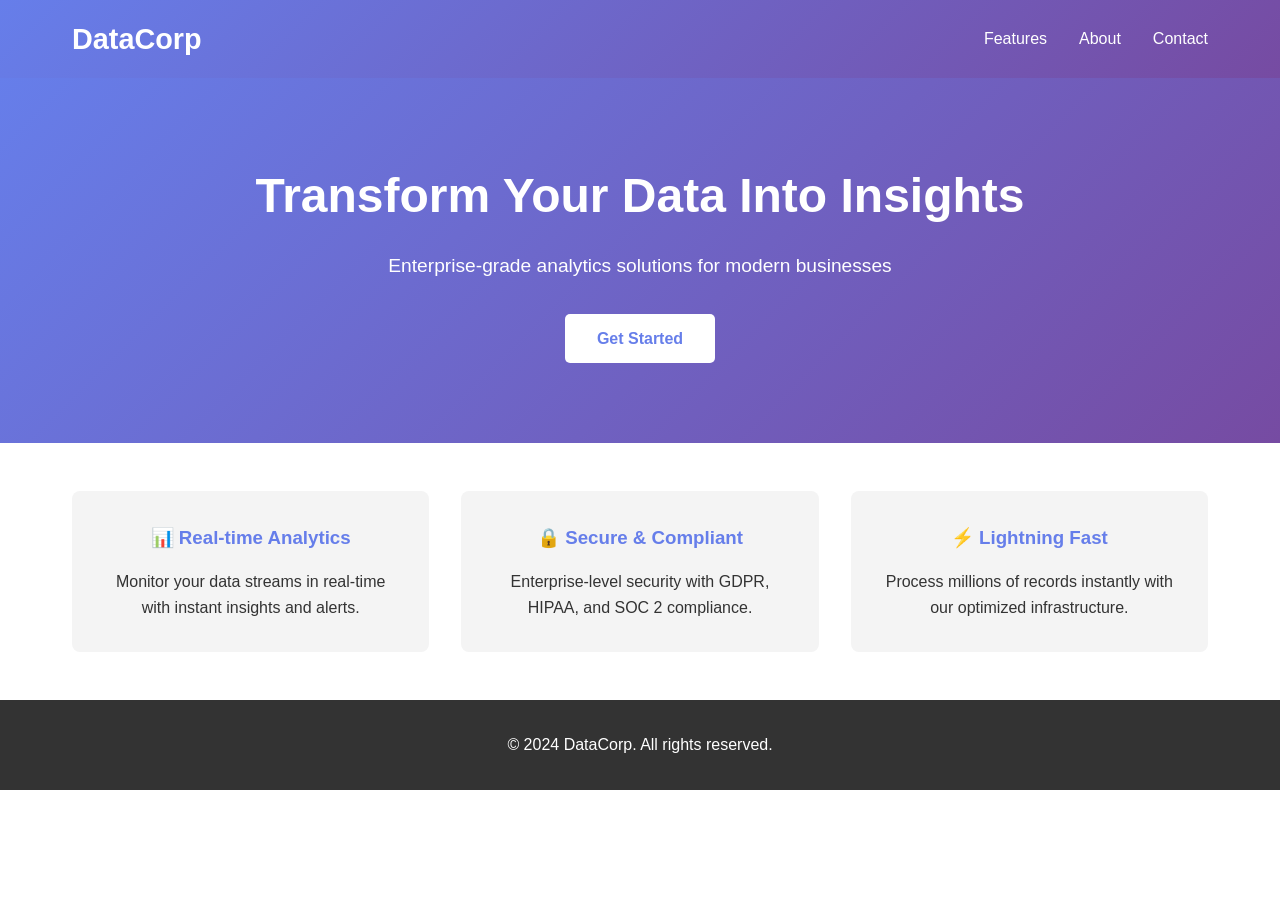
==== index.html @ 3aca3da5 "Add files via upload" ====
<!DOCTYPE html>
<html lang="en">
<head>
    <meta charset="UTF-8">
    <meta name="viewport" content="width=device-width, initial-scale=1.0">
    <title>DataCorp - Advanced Data Solutions</title>
    <style>
        * {
            margin: 0;
            padding: 0;
            box-sizing: border-box;
        }
        body {
            font-family: 'Segoe UI', Tahoma, Geneva, Verdana, sans-serif;
            line-height: 1.6;
            color: #333;
        }
        header {
            background: linear-gradient(135deg, #667eea 0%, #764ba2 100%);
            color: white;
            padding: 1rem 0;
            position: sticky;
            top: 0;
            z-index: 100;
        }
        nav {
            display: flex;
            justify-content: space-between;
            align-items: center;
            max-width: 1200px;
            margin: 0 auto;
            padding: 0 2rem;
        }
        nav h1 {
            font-size: 1.8rem;
        }
        nav ul {
            display: flex;
            list-style: none;
            gap: 2rem;
        }
        nav a {
            color: white;
            text-decoration: none;
            transition: opacity 0.3s;
        }
        nav a:hover {
            opacity: 0.8;
        }
        .hero {
            background: linear-gradient(135deg, #667eea 0%, #764ba2 100%);
            color: white;
            padding: 5rem 2rem;
            text-align: center;
        }
        .hero h2 {
            font-size: 3rem;
            margin-bottom: 1rem;
        }
        .hero p {
            font-size: 1.2rem;
            margin-bottom: 2rem;
        }
        .btn {
            display: inline-block;
            background: white;
            color: #667eea;
            padding: 0.75rem 2rem;
            border-radius: 5px;
            text-decoration: none;
            font-weight: bold;
            transition: transform 0.3s;
        }
        .btn:hover {
            transform: scale(1.05);
        }
        .features {
            max-width: 1200px;
            margin: 3rem auto;
            padding: 0 2rem;
            display: grid;
            grid-template-columns: repeat(auto-fit, minmax(250px, 1fr));
            gap: 2rem;
        }
        .feature {
            padding: 2rem;
            background: #f4f4f4;
            border-radius: 8px;
            text-align: center;
        }
        .feature h3 {
            margin-bottom: 1rem;
            color: #667eea;
        }
        footer {
            background: #333;
            color: white;
            text-align: center;
            padding: 2rem;
            margin-top: 3rem;
        }
    </style>
</head>
<body>
    <header>
        <nav>
            <h1>DataCorp</h1>
            <ul>
                <li><a href="#features">Features</a></li>
                <li><a href="#about">About</a></li>
                <li><a href="#contact">Contact</a></li>
            </ul>
        </nav>
    </header>

    <section class="hero">
        <h2>Transform Your Data Into Insights</h2>
        <p>Enterprise-grade analytics solutions for modern businesses</p>
        <a href="#" class="btn">Get Started</a>
    </section>

    <section id="features" class="features">
        <div class="feature">
            <h3>📊 Real-time Analytics</h3>
            <p>Monitor your data streams in real-time with instant insights and alerts.</p>
        </div>
        <div class="feature">
            <h3>🔒 Secure & Compliant</h3>
            <p>Enterprise-level security with GDPR, HIPAA, and SOC 2 compliance.</p>
        </div>
        <div class="feature">
            <h3>⚡ Lightning Fast</h3>
            <p>Process millions of records instantly with our optimized infrastructure.</p>
        </div>
    </section>

    <footer id="contact">
        <p>&copy; 2024 DataCorp. All rights reserved.</p>
    </footer>
</body>
</html>
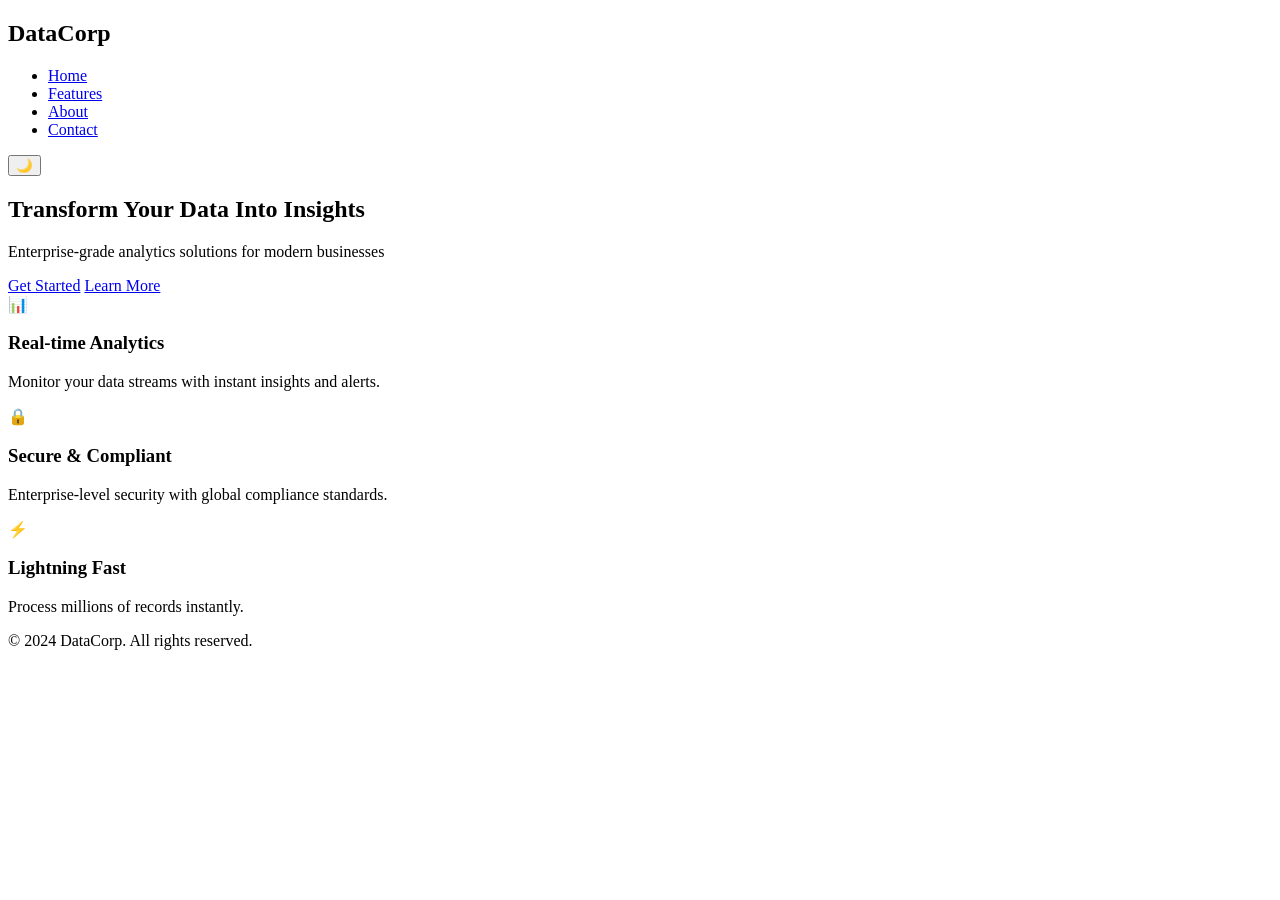
==== commit f2a449ae: "Update index.html" ====
--- a/index.html
+++ b/index.html
@@ -4,138 +4,70 @@
     <meta charset="UTF-8">
     <meta name="viewport" content="width=device-width, initial-scale=1.0">
     <title>DataCorp - Advanced Data Solutions</title>
-    <style>
-        * {
-            margin: 0;
-            padding: 0;
-            box-sizing: border-box;
-        }
-        body {
-            font-family: 'Segoe UI', Tahoma, Geneva, Verdana, sans-serif;
-            line-height: 1.6;
-            color: #333;
-        }
-        header {
-            background: linear-gradient(135deg, #667eea 0%, #764ba2 100%);
-            color: white;
-            padding: 1rem 0;
-            position: sticky;
-            top: 0;
-            z-index: 100;
-        }
-        nav {
-            display: flex;
-            justify-content: space-between;
-            align-items: center;
-            max-width: 1200px;
-            margin: 0 auto;
-            padding: 0 2rem;
-        }
-        nav h1 {
-            font-size: 1.8rem;
-        }
-        nav ul {
-            display: flex;
-            list-style: none;
-            gap: 2rem;
-        }
-        nav a {
-            color: white;
-            text-decoration: none;
-            transition: opacity 0.3s;
-        }
-        nav a:hover {
-            opacity: 0.8;
-        }
-        .hero {
-            background: linear-gradient(135deg, #667eea 0%, #764ba2 100%);
-            color: white;
-            padding: 5rem 2rem;
-            text-align: center;
-        }
-        .hero h2 {
-            font-size: 3rem;
-            margin-bottom: 1rem;
-        }
-        .hero p {
-            font-size: 1.2rem;
-            margin-bottom: 2rem;
-        }
-        .btn {
-            display: inline-block;
-            background: white;
-            color: #667eea;
-            padding: 0.75rem 2rem;
-            border-radius: 5px;
-            text-decoration: none;
-            font-weight: bold;
-            transition: transform 0.3s;
-        }
-        .btn:hover {
-            transform: scale(1.05);
-        }
-        .features {
-            max-width: 1200px;
-            margin: 3rem auto;
-            padding: 0 2rem;
-            display: grid;
-            grid-template-columns: repeat(auto-fit, minmax(250px, 1fr));
-            gap: 2rem;
-        }
-        .feature {
-            padding: 2rem;
-            background: #f4f4f4;
-            border-radius: 8px;
-            text-align: center;
-        }
-        .feature h3 {
-            margin-bottom: 1rem;
-            color: #667eea;
-        }
-        footer {
-            background: #333;
-            color: white;
-            text-align: center;
-            padding: 2rem;
-            margin-top: 3rem;
-        }
-    </style>
+
+    <!-- External CSS -->
+    <link rel="stylesheet" href="style.css">
 </head>
+
 <body>
-    <header>
-        <nav>
-            <h1>DataCorp</h1>
-            <ul>
-                <li><a href="#features">Features</a></li>
-                <li><a href="#about">About</a></li>
-                <li><a href="#contact">Contact</a></li>
-            </ul>
-        </nav>
-    </header>
 
-    <section class="hero">
-        <h2>Transform Your Data Into Insights</h2>
-        <p>Enterprise-grade analytics solutions for modern businesses</p>
-        <a href="#" class="btn">Get Started</a>
-    </section>
+<header>
+    <nav>
+        <h1>DataCorp</h1>
 
-    <section id="features" class="features">
-        <div class="feature">
-            <h3>📊 Real-time Analytics</h3>
-            <p>Monitor your data streams in real-time with instant insights and alerts.</p>
+        <ul>
+            <li><a href="index.html">Home</a></li>
+            <li><a href="features.html">Features</a></li>
+            <li><a href="about.html">About</a></li>
+            <li><a href="contact.html">Contact</a></li>
+        </ul>
+
+        <button onclick="toggleDarkMode()">🌙</button>
+    </nav>
+</header>
+
+<!-- HERO -->
+<section class="hero">
+    <h2>Transform Your Data Into Insights</h2>
+    <p>Enterprise-grade analytics solutions for modern businesses</p>
+
+    <div class="hero-buttons">
+        <a href="contact.html" class="btn">Get Started</a>
+        <a href="features.html" class="btn-secondary">Learn More</a>
+    </div>
+</section>
+
+<!-- FEATURES PREVIEW -->
+<section class="container">
+    <div class="features-grid">
+
+        <div class="feature-card">
+            <div class="feature-icon">📊</div>
+            <h3>Real-time Analytics</h3>
+            <p>Monitor your data streams with instant insights and alerts.</p>
         </div>
-        <div class="feature">
-            <h3>🔒 Secure & Compliant</h3>
-            <p>Enterprise-level security with GDPR, HIPAA, and SOC 2 compliance.</p>
+
+        <div class="feature-card">
+            <div class="feature-icon">🔒</div>
+            <h3>Secure & Compliant</h3>
+            <p>Enterprise-level security with global compliance standards.</p>
         </div>
-        <div class="feature">
-            <h3>⚡ Lightning Fast</h3>
-            <p>Process millions of records instantly with our optimized infrastructure.</p>
+
+        <div class="feature-card">
+            <div class="feature-icon">⚡</div>
+            <h3>Lightning Fast</h3>
+            <p>Process millions of records instantly.</p>
         </div>
-    </section>
 
-    <footer id="contact">
-        <p>&copy; 2024 DataCorp. All rights reserved.</p>
-    </footer>
+    </div>
+</section>
+
+<footer>
+    <p>&copy; 2024 DataCorp. All rights reserved.</p>
+</footer>
+
+<!-- External JS -->
+<script src="script.js"></script>
+
 </body>
-</html>+</html>
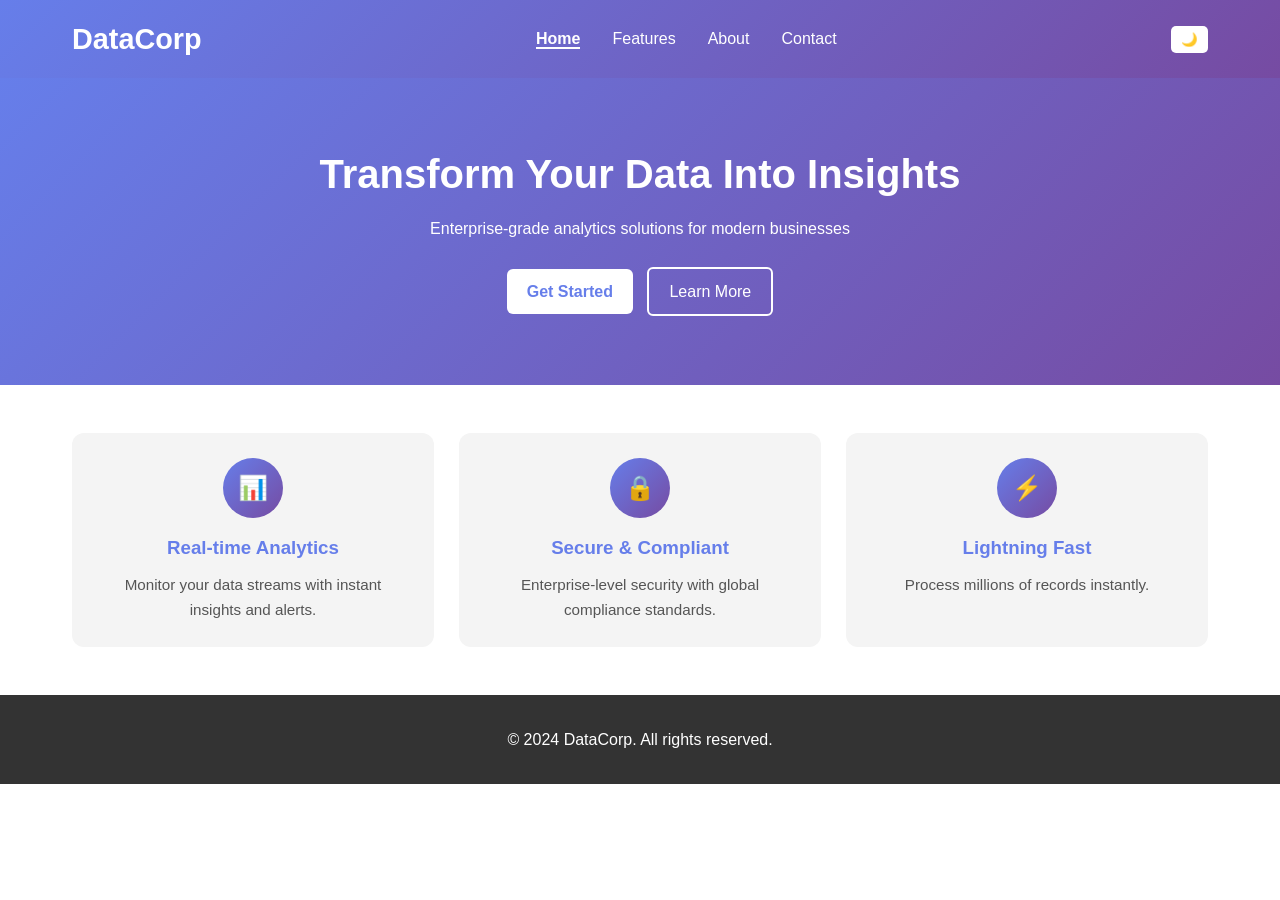
==== commit 3cd4563f: "Update index.html" ====
--- a/index.html
+++ b/index.html
@@ -4,7 +4,8 @@
     <meta charset="UTF-8">
     <meta name="viewport" content="width=device-width, initial-scale=1.0">
     <title>DataCorp - Advanced Data Solutions</title>
-
+    <!-- SEO Meta -->
+    <meta name="description" content="DataCorp provides advanced data solutions, analytics, and enterprise data modeling services for modern businesses.">
     <!-- External CSS -->
     <link rel="stylesheet" href="style.css">
 </head>
--- a/style.css
+++ b/style.css
@@ -0,0 +1,277 @@
+/* RESET */
+* {
+    margin: 0;
+    padding: 0;
+    box-sizing: border-box;
+}
+
+/* BODY */
+body {
+    font-family: 'Segoe UI', Tahoma, Geneva, Verdana, sans-serif;
+    color: #333;
+    line-height: 1.6;
+    background: #fff;
+    transition: background 0.3s, color 0.3s;
+}
+
+/* DARK MODE */
+body.dark {
+    background: #121212;
+    color: #eee;
+}
+
+/* HEADER */
+header {
+    background: linear-gradient(135deg, #667eea, #764ba2);
+    color: white;
+    padding: 1rem 0;
+    position: sticky;
+    top: 0;
+    z-index: 100;
+}
+
+nav {
+    display: flex;
+    justify-content: space-between;
+    align-items: center;
+    max-width: 1200px;
+    margin: auto;
+    padding: 0 2rem;
+}
+
+nav h1 {
+    font-size: 1.8rem;
+}
+
+/* NAV LINKS */
+nav ul {
+    display: flex;
+    list-style: none;
+    gap: 2rem;
+}
+
+nav a {
+    color: white;
+    text-decoration: none;
+    position: relative;
+}
+
+/* underline animation */
+nav a::after {
+    content: "";
+    position: absolute;
+    width: 0%;
+    height: 2px;
+    background: white;
+    left: 0;
+    bottom: -5px;
+    transition: 0.3s;
+}
+
+nav a:hover::after {
+    width: 100%;
+}
+
+/* DARK MODE BUTTON */
+nav button {
+    background: white;
+    border: none;
+    padding: 6px 10px;
+    border-radius: 5px;
+    cursor: pointer;
+}
+
+/* HERO */
+.hero {
+    background: linear-gradient(135deg, #667eea, #764ba2);
+    color: white;
+    text-align: center;
+    padding: 4rem 2rem;
+}
+
+.hero h2 {
+    font-size: 2.5rem;
+    margin-bottom: 10px;
+}
+
+/* HERO BUTTONS */
+.hero-buttons {
+    margin-top: 20px;
+}
+
+/* PRIMARY BUTTON */
+.btn {
+    display: inline-block;
+    background: white;
+    color: #667eea;
+    padding: 10px 20px;
+    border-radius: 6px;
+    text-decoration: none;
+    margin: 5px;
+    font-weight: bold;
+    transition: 0.3s;
+}
+
+.btn:hover {
+    transform: scale(1.05);
+}
+
+/* SECONDARY BUTTON */
+.btn-secondary {
+    display: inline-block;
+    border: 2px solid white;
+    color: white;
+    padding: 10px 20px;
+    border-radius: 6px;
+    text-decoration: none;
+    margin: 5px;
+    transition: 0.3s;
+}
+
+.btn-secondary:hover {
+    background: white;
+    color: #667eea;
+}
+
+/* CONTAINER */
+.container {
+    max-width: 1200px;
+    margin: 3rem auto;
+    padding: 0 2rem;
+}
+
+/* SECTION */
+.section {
+    background: #f4f4f4;
+    padding: 2rem;
+    border-radius: 10px;
+    margin-bottom: 2rem;
+    transition: transform 0.3s;
+}
+
+.section:hover {
+    transform: translateY(-5px);
+}
+
+.section h3 {
+    color: #667eea;
+    margin-bottom: 10px;
+}
+
+/* FEATURES GRID */
+.features-grid {
+    display: grid;
+    grid-template-columns: repeat(auto-fit, minmax(280px, 1fr));
+    gap: 25px;
+}
+
+/* FEATURE CARD */
+.feature-card {
+    background: #f4f4f4;
+    border-radius: 12px;
+    padding: 25px;
+    text-align: center;
+    transition: transform 0.3s, box-shadow 0.3s;
+}
+
+.feature-card:hover {
+    transform: translateY(-6px);
+    box-shadow: 0 8px 25px rgba(0,0,0,0.15);
+}
+
+.feature-card h3 {
+    color: #667eea;
+    margin-bottom: 10px;
+}
+
+.feature-card p {
+    color: #555;
+    font-size: 0.95rem;
+}
+
+/* ICON */
+.feature-icon {
+    width: 60px;
+    height: 60px;
+    margin: 0 auto 15px;
+    background: linear-gradient(135deg, #667eea, #764ba2);
+    border-radius: 50%;
+    display: flex;
+    align-items: center;
+    justify-content: center;
+    color: white;
+    font-size: 1.5rem;
+}
+
+/* FORM */
+form input,
+form textarea {
+    width: 100%;
+    padding: 12px;
+    margin-bottom: 15px;
+    border: none;
+    border-radius: 5px;
+    outline: none;
+}
+
+/* BUTTON (FORM) */
+button {
+    background: #667eea;
+    color: white;
+    padding: 12px;
+    border: none;
+    border-radius: 5px;
+    cursor: pointer;
+    transition: 0.3s;
+}
+
+button:hover {
+    transform: scale(1.03);
+}
+
+/* FOOTER */
+footer {
+    background: #333;
+    color: white;
+    text-align: center;
+    padding: 2rem;
+    margin-top: 3rem;
+}
+
+/* ANIMATIONS */
+.section, .feature-card {
+    opacity: 0;
+    transform: translateY(30px);
+    transition: all 0.6s ease;
+}
+
+.section.show, .feature-card.show {
+    opacity: 1;
+    transform: translateY(0);
+}
+
+/* DARK MODE OVERRIDES */
+body.dark .section,
+body.dark .feature-card {
+    background: #1e1e1e;
+}
+
+body.dark .feature-card p {
+    color: #ccc;
+}
+
+body.dark nav button {
+    background: #333;
+    color: white;
+}
+
+/* RESPONSIVE */
+@media (max-width: 768px) {
+    .hero h2 {
+        font-size: 1.8rem;
+    }
+
+    nav ul {
+        gap: 1rem;
+    }
+}
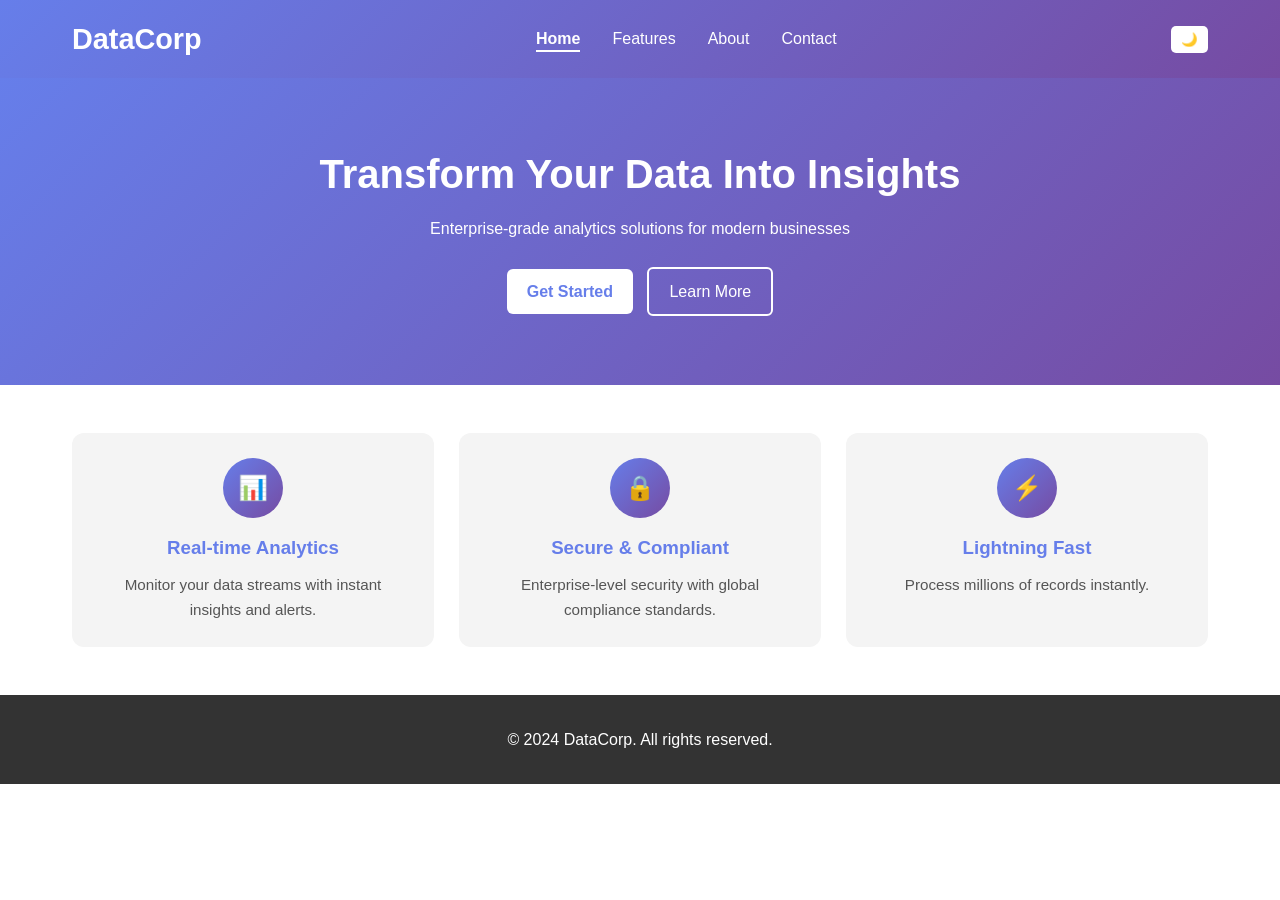
==== commit 5d99d2b4: "Update index.html" ====
--- a/index.html
+++ b/index.html
@@ -4,9 +4,28 @@
     <meta charset="UTF-8">
     <meta name="viewport" content="width=device-width, initial-scale=1.0">
     <title>DataCorp - Advanced Data Solutions</title>
+
     <!-- SEO Meta -->
     <meta name="description" content="DataCorp provides advanced data solutions, analytics, and enterprise data modeling services for modern businesses.">
-    <!-- External CSS -->
+
+    <!-- DARK MODE INIT (NO FLICKER + CONSISTENT) -->
+    <script>
+        try {
+            const savedTheme = localStorage.getItem("darkMode");
+
+            if (savedTheme === "true") {
+                document.documentElement.classList.add("dark");
+            } else if (savedTheme === null) {
+                if (window.matchMedia("(prefers-color-scheme: dark)").matches) {
+                    document.documentElement.classList.add("dark");
+                }
+            }
+        } catch (e) {
+            console.warn("Dark mode init failed:", e);
+        }
+    </script>
+
+    <!-- CSS -->
     <link rel="stylesheet" href="style.css">
 </head>
 
@@ -17,13 +36,14 @@
         <h1>DataCorp</h1>
 
         <ul>
-            <li><a href="index.html">Home</a></li>
+            <li><a href="index.html" class="active">Home</a></li>
             <li><a href="features.html">Features</a></li>
             <li><a href="about.html">About</a></li>
             <li><a href="contact.html">Contact</a></li>
         </ul>
 
-        <button onclick="toggleDarkMode()">🌙</button>
+        <!-- Added type for consistency -->
+        <button type="button" onclick="toggleDarkMode()">🌙</button>
     </nav>
 </header>
 
@@ -67,7 +87,7 @@
     <p>&copy; 2024 DataCorp. All rights reserved.</p>
 </footer>
 
-<!-- External JS -->
+<!-- GLOBAL SCRIPT -->
 <script src="script.js"></script>
 
 </body>
--- a/style.css
+++ b/style.css
@@ -14,8 +14,8 @@
     transition: background 0.3s, color 0.3s;
 }
 
-/* DARK MODE */
-body.dark {
+/* DARK MODE (UPDATED) */
+.dark body {
     background: #121212;
     color: #eee;
 }
@@ -28,6 +28,7 @@
     position: sticky;
     top: 0;
     z-index: 100;
+    backdrop-filter: blur(10px);
 }
 
 nav {
@@ -72,6 +73,15 @@
     width: 100%;
 }
 
+/* ACTIVE NAV LINK */
+nav a.active {
+    font-weight: bold;
+}
+
+nav a.active::after {
+    width: 100%;
+}
+
 /* DARK MODE BUTTON */
 nav button {
     background: white;
@@ -146,7 +156,7 @@
     padding: 2rem;
     border-radius: 10px;
     margin-bottom: 2rem;
-    transition: transform 0.3s;
+    transition: transform 0.3s, background 0.3s;
 }
 
 .section:hover {
@@ -171,7 +181,7 @@
     border-radius: 12px;
     padding: 25px;
     text-align: center;
-    transition: transform 0.3s, box-shadow 0.3s;
+    transition: transform 0.3s, box-shadow 0.3s, background 0.3s;
 }
 
 .feature-card:hover {
@@ -250,17 +260,17 @@
     transform: translateY(0);
 }
 
-/* DARK MODE OVERRIDES */
-body.dark .section,
-body.dark .feature-card {
+/* DARK MODE OVERRIDES (UPDATED) */
+.dark .section,
+.dark .feature-card {
     background: #1e1e1e;
 }
 
-body.dark .feature-card p {
+.dark .feature-card p {
     color: #ccc;
 }
 
-body.dark nav button {
+.dark nav button {
     background: #333;
     color: white;
 }
@@ -274,4 +284,4 @@
     nav ul {
         gap: 1rem;
     }
-}+}
